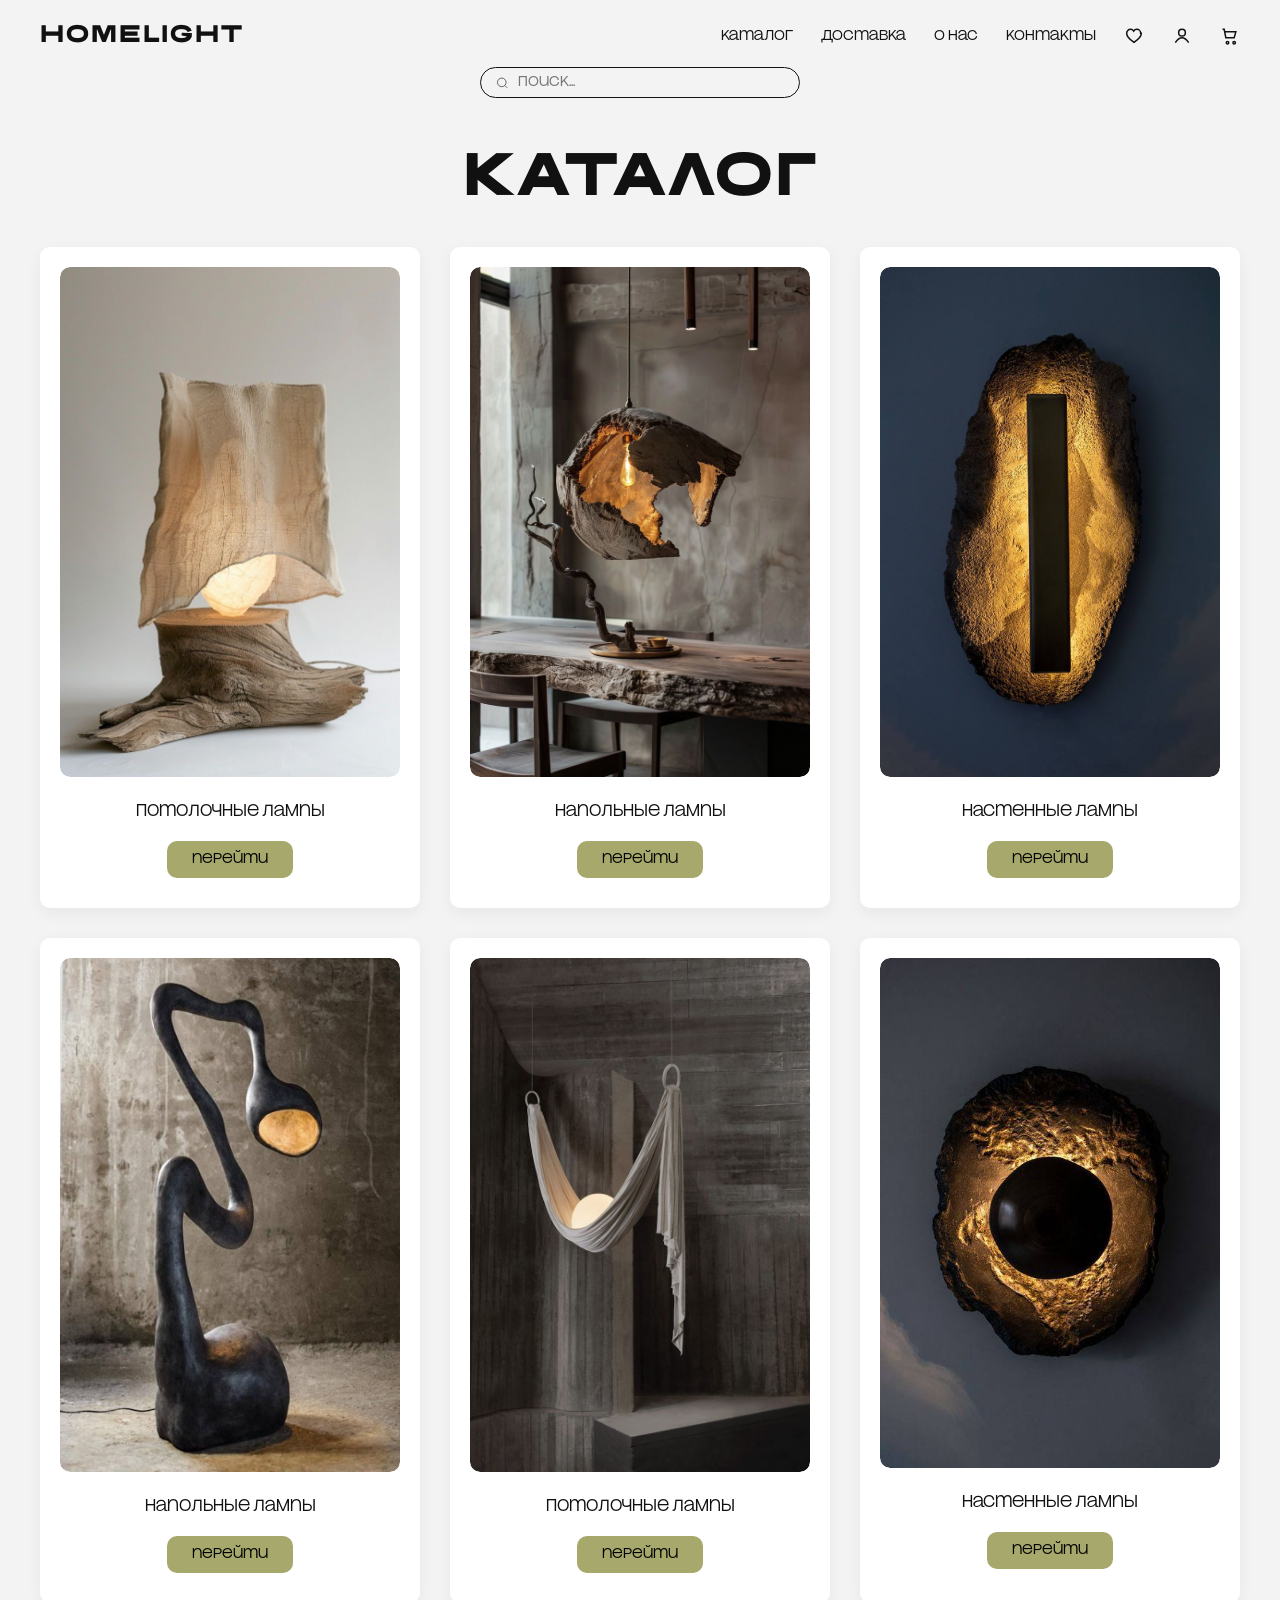
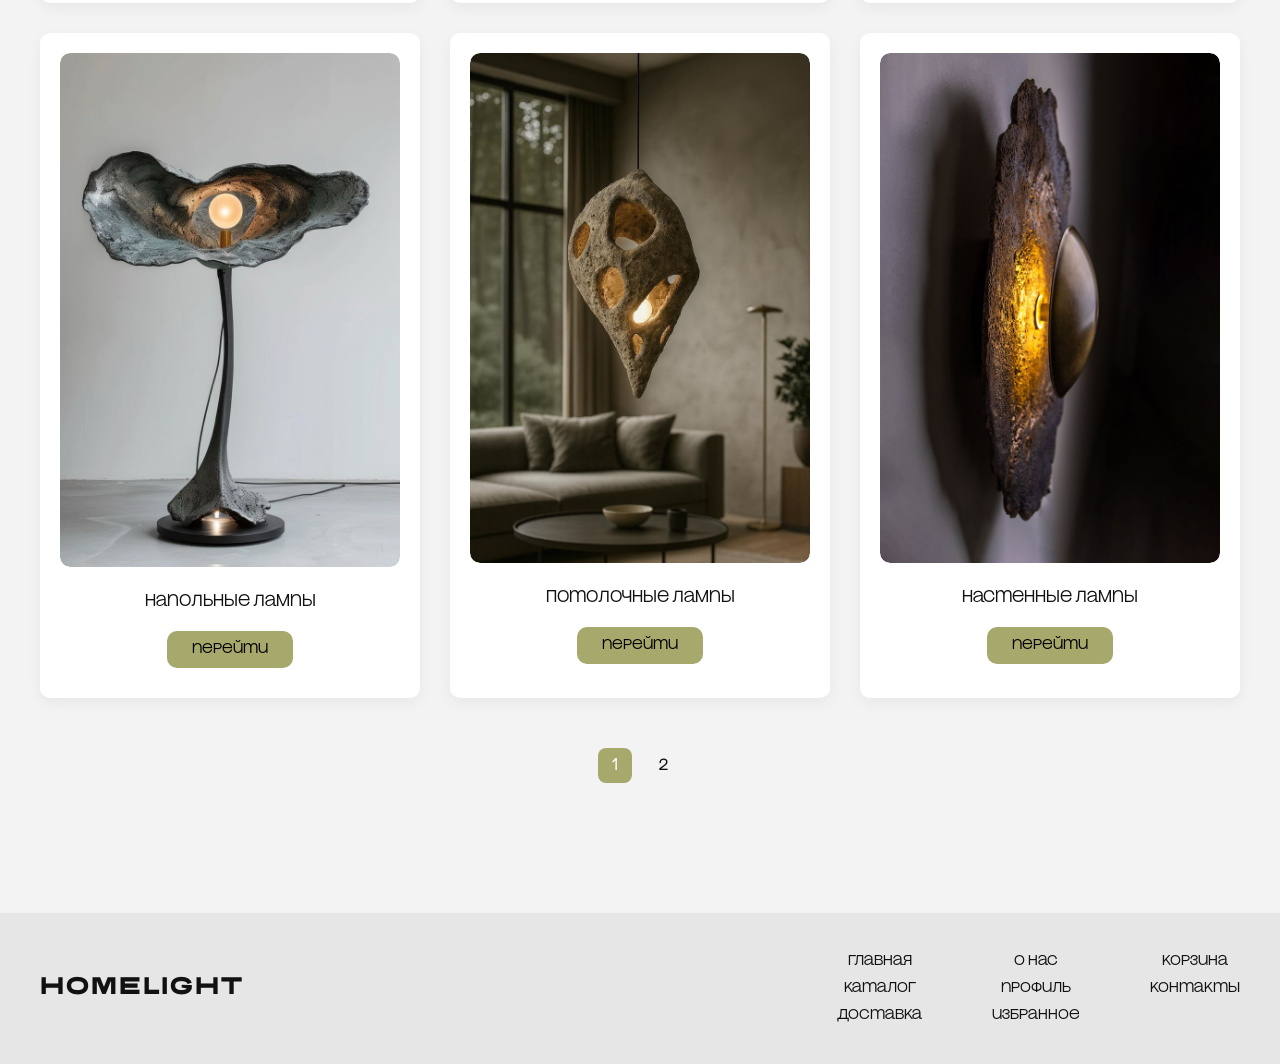
==== catalog.html @ 156751ac "Add files via upload" ====
<!DOCTYPE html>
<html lang="ru">
<head>
    <meta name="viewport" content="width=device-width, initial-scale=1.0, maximum-scale=1.0, user-scalable=yes">
    <meta charset="UTF-8">
    <title>Каталог — HOMELIGHT</title>
    <link href="https://fonts.googleapis.com/css2?family=Manrope:wght@400;500;700;800&display=swap" rel="stylesheet">
    <link rel="stylesheet" href="catalog.css">
    <link rel="stylesheet" href="cart-notification.css">
</head>
<body>
<header class="header">
    <div class="container header-row">
        <a href="index.html" class="logo">HOMELIGHT</a>

        <nav class="nav">
            <a href="catalog.html">каталог</a>
            <a href="delivery.html">доставка</a>
            <a href="about.html">о нас</a>
             <a href="contact.html">контакты</a>

            <a href="favorites.html" class="icon icon-favorite">
                <svg class="heart-icon" viewBox="0 0 24 24" fill="none" stroke="currentColor">
                    <path d="M20.8 8.6c0 5-8.8 11-8.8 11S3.2 13.6 3.2 8.6c0-2.6 2-4.6 4.6-4.6 1.6 0 3 .8 3.8 2.1C12.4 4.8 13.8 4 15.4 4c2.6 0 4.6 2 4.6 4.6z"/>
                </svg>
            </a>

            <a href="profile.html" class="icon">
                <svg viewBox="0 0 24 24" fill="none" stroke="currentColor">
                    <circle cx="12" cy="8" r="4"/>
                    <path d="M4 20c2.5-4 5.5-6 8-6s5.5 2 8 6"/>
                </svg>
            </a>

            <a href="trashbin.html" class="icon cart-icon">
                <svg viewBox="0 0 24 24" fill="none" stroke="currentColor">
                    <path d="M3 4h2l2 10h10l2-7H6"/>
                    <circle cx="9" cy="20" r="1.5"/>
                    <circle cx="17" cy="20" r="1.5"/>
                </svg>
            </a>
        </nav>
    </div>

    <div class="search-wrapper">
        <div class="search-box">
            <svg viewBox="0 0 24 24" fill="none" stroke="currentColor">
                <circle cx="11" cy="11" r="7"/>
                <line x1="20" y1="20" x2="16.5" y2="16.5"/>
            </svg>
            <input type="text" id="searchInput" placeholder="Поиск...">
        </div>
    </div>
</header>

   

   

<section class="catalog container">
    <h1>КАТАЛОГ</h1>

    <div id="catalogGrid" class="catalog-grid">
        <!-- товары будут загружены через JS -->
    </div>

    <div class="pagination">
        <span data-page="1" class="active">1</span>
        <span data-page="2">2</span>
    </div>
</section>

<footer class="footer">
    <div class="container footer-content">
        <a href="index.html" class="logo" style="text-decoration: none; color: inherit;">HOMELIGHT</a>

        <div class="footer-links">
            <div class="col">
                <a href="index.html">главная</a>
                <a href="catalog.html" >каталог</a>
                <a href="delivery.html">доставка</a>
            </div>
            <div class="col">
                <a href="about.html">о нас</a>
                <a href="profile.html">профиль</a>
                <a href="#">избранное</a>
            </div>
            <div class="col">
                <a href="trashbin.html">корзина</a>
                <a href="#">контакты</a>
            </div>
        </div>
    </div>
</footer>

<script src="product-data.js"></script>
<script src="cart.js"></script>
<script>
    const allProducts = {
        1: products,
        2: productsPage2
    };

    let currentPage = 1;
    let currentSearchTerm = "";

    function renderCatalog() {
        let productsList = [...allProducts[currentPage]];
        
        if (currentSearchTerm.trim() !== "") {
            const searchLower = currentSearchTerm.trim().toLowerCase();
            productsList = productsList.filter(product => 
                product.name.toLowerCase().includes(searchLower) || 
                product.category.toLowerCase().includes(searchLower)
            );
        }

        const grid = document.getElementById("catalogGrid");
        
        if (productsList.length === 0) {
            grid.innerHTML = `<div class="no-results">😕 Ничего не найдено. Попробуйте другой запрос.</div>`;
            return;
        }

        grid.innerHTML = productsList.map(product => `
            <div class="card" onclick="window.location.href='card.html?id=${product.id}'">
                <div class="card-img">
                    <img src="${product.img}" alt="${product.name}">
                </div>
                <p>${product.name}</p>
                <button onclick="event.stopPropagation(); window.location.href='card.html?id=${product.id}'">перейти</button>
            </div>
        `).join("");
    }

    function updateActivePage(page) {
        const paginationSpans = document.querySelectorAll(".pagination span");
        paginationSpans.forEach(span => {
            const spanPage = parseInt(span.getAttribute("data-page"));
            if (spanPage === page) {
                span.classList.add("active");
            } else {
                span.classList.remove("active");
            }
        });
        
        const url = new URL(window.location.href);
        url.searchParams.set("page", page);
        window.history.pushState({}, "", url);
    }

    function changePage(page) {
        if (page === currentPage) return;
        currentPage = page;
        updateActivePage(currentPage);
        renderCatalog();
    }

    document.querySelectorAll(".pagination span").forEach(span => {
        span.addEventListener("click", (e) => {
            const page = parseInt(span.getAttribute("data-page"));
            changePage(page);
        });
    });

    const searchInput = document.getElementById("searchInput");
    let searchTimeout;
    
    searchInput.addEventListener("input", (e) => {
        clearTimeout(searchTimeout);
        searchTimeout = setTimeout(() => {
            currentSearchTerm = e.target.value;
            renderCatalog();
        }, 300);
    });
    
    searchInput.addEventListener("keypress", function(e) {
        if (e.key === 'Enter') {
            const query = this.value.trim().toLowerCase();
            if (query === 'доставка') window.location.href = 'delivery.html';
            else if (query === 'о нас') window.location.href = 'about.html';
            else if (query === 'главная') window.location.href = 'index.html';
            else if (query === 'корзина') window.location.href = 'trashbin.html';
            else if (query === 'профиль') window.location.href = 'profile.html';
        }
    });

    const urlParams = new URLSearchParams(window.location.search);
    const pageParam = parseInt(urlParams.get("page"));
    if (pageParam === 2) {
        currentPage = 2;
        updateActivePage(2);
    }
    
    renderCatalog();
</script>
<script src="favorites.js"></script>
</body>
</html>
---- catalog.css ----
* {
    margin: 0;
    padding: 0;
    box-sizing: border-box;
}

@font-face {
    font-family: 'Widock Trial';
    src: url('Widock TRIAL Bold.otf') format('opentype');
    font-weight: 800;
    font-display: swap;
}

@font-face {
    font-family: 'Gothic60';
    src: url('Gothic60-Regular.otf') format('opentype');
    font-weight: 400;
    font-display: swap;
}

html {
    overflow-x: hidden;
}

body {
    overflow-x: hidden;
    width: 100%;
    background: #f3f3f3;
    font-family: 'Gothic60', 'Manrope', sans-serif;
    color: #111;
}

img, video, iframe {
    max-width: 100%;
    height: auto;
}

button, input, select, textarea {
    font-size: 16px;
}

.container {
    width: 1200px;
    margin: 0 auto;
    text-align: center;
}

.header {
    padding: 25px 0 35px;
}

.header-row {
    display: flex;
    justify-content: space-between;
    align-items: center;
}

.logo {
    font-family: 'Widock Trial', 'Manrope', sans-serif;
    font-weight: 800;
    letter-spacing: 2px;
    font-size: 24px;
    text-decoration: none;
    color: inherit;
    transition: opacity 0.3s;
}

.logo:hover {
    opacity: 0.8;
}

.nav {
    display: flex;
    align-items: center;
    gap: 28px;
}

.nav a {
    font-family: 'Gothic60', 'Manrope', sans-serif;
    font-weight: 400;
    text-decoration: none;
    font-size: 14px;
    color: #111;
    transition: color 0.3s;
}

.nav a:hover {
    color: #a6a86c;
}

.nav a.active {
    color: #a6a86c;
}

.icon {
    display: inline-flex;
    align-items: center;
    transition: all 0.3s ease;
}

.icon svg {
    width: 20px;
    height: 20px;
    stroke-width: 1.8;
    transition: all 0.3s ease;
}

.icon-favorite:hover svg {
    stroke: #FF6161 !important;
    fill: #FF6161 !important;
}

.icon:not(.icon-favorite):hover svg {
    stroke: #a6a86c;
}

.search-wrapper {
    display: flex;
    justify-content: center;
    margin-top: 20px;
}

.search-box {
    display: flex;
    align-items: center;
    border: 1.5px solid #111;
    border-radius: 20px;
    padding: 6px 14px;
    width: 320px;
    transition: border-color 0.3s;
}

.search-box:focus-within {
    border-color: #a6a86c;
}

.search-box svg {
    width: 16px;
    height: 16px;
    margin-right: 8px;
}

.search-box input {
    border: none;
    outline: none;
    background: transparent;
    width: 100%;
    font-size: 14px;
    font-family: 'Gothic60', 'Manrope', sans-serif;
}

.catalog {
    padding: 0 0 60px 0;
}

.catalog h1 {
    font-family: 'Widock Trial', 'Manrope', sans-serif;
    font-weight: 800;
    font-size: 60px;
    margin: 20px 0 40px;
    letter-spacing: 2px;
}

.catalog-grid {
    display: grid;
    grid-template-columns: repeat(3, 1fr);
    gap: 30px;
}

.card {
    background: #fff;
    padding: 20px 20px 30px;
    border-radius: 10px;
    text-align: center;
    box-shadow: 0 5px 15px rgba(0,0,0,0.05);
    display: flex;
    flex-direction: column;
    align-items: center;
    transition: transform 0.3s ease, box-shadow 0.3s ease;
    cursor: pointer;
}

.card:hover {
    transform: scale(1.05);
    box-shadow: 0 10px 25px rgba(0,0,0,0.15);
}

.card-img {
    width: 100%;
    overflow: hidden;
    border-radius: 10px;
    margin-bottom: 15px;
}

.card-img img {
    width: 100%;
    display: block;
    border-radius: 10px;
    transition: transform 0.3s ease;
}

.card:hover .card-img img {
    transform: scale(1.02);
}

.card p {
    font-family: 'Gothic60', 'Manrope', sans-serif;
    font-weight: 400;
    font-size: 16px;
    margin: 10px 0 20px;
    text-transform: lowercase;
    color: #111;
}

.card p::first-letter {
    text-transform: uppercase;
}

.card button {
    background: #a6a86c;
    border: none;
    padding: 10px 25px;
    border-radius: 10px;
    cursor: pointer;
    font-size: 14px;
    transition: background 0.3s;
    font-family: 'Gothic60', sans-serif;
}

.card button:hover {
    background: #8b8d5a;
}

.no-results {
    text-align: center;
    font-size: 18px;
    padding: 40px;
    color: #666;
    grid-column: 1 / -1;
}

.pagination {
    text-align: center;
    margin: 50px 0 30px;
}

.pagination span {
    font-family: 'Gothic60', 'Manrope', sans-serif;
    font-weight: 400;
    display: inline-block;
    margin: 0 5px;
    padding: 8px 14px;
    border-radius: 8px;
    cursor: pointer;
    font-size: 16px;
    transition: all 0.3s;
}

.pagination span:hover {
    background-color: #e0e0e0;
    transform: scale(1.05);
}

.pagination span.active {
    background-color: #a6a86c;
    color: white;
}

.footer {
    background: #e6e6e6;
    padding: 40px 0;
    width: 100%;
    margin-top: 40px;
}

.footer-content {
    display: flex;
    justify-content: space-between;
    align-items: center;
}

.footer-links {
    display: flex;
    gap: 70px;
}

.footer-links .col {
    display: flex;
    flex-direction: column;
    gap: 10px;
}

.footer-links a {
    font-family: 'Gothic60', 'Manrope', sans-serif;
    font-weight: 400;
    text-decoration: none;
    font-size: 14px;
    color: #111;
    transition: color 0.3s;
}

.footer-links a:hover {
    color: #a6a86c;
}

/* ===== МОБИЛЬНАЯ АДАПТАЦИЯ ===== */
@media (max-width: 768px) {
    .container {
        width: 100%;
        padding: 0 20px;
    }

    .header-row {
        flex-wrap: wrap;
        justify-content: center;
        gap: 20px;
    }

    .nav {
        flex-wrap: wrap;
        justify-content: center;
        gap: 20px;
    }

    .catalog h1 {
        font-size: 48px;
        margin: 20px 0 30px;
    }

    .catalog-grid {
        grid-template-columns: 1fr;
        gap: 25px;
    }

    .card {
        max-width: 350px;
        margin: 0 auto;
        width: 100%;
    }

    .pagination span {
        padding: 6px 12px;
        font-size: 14px;
    }

    .footer-content {
        flex-direction: column;
        gap: 30px;
        text-align: center;
    }

    .footer-links {
        flex-direction: column;
        gap: 25px;
        align-items: center;
    }

    .footer-links .col {
        align-items: center;
    }
}

@media (max-width: 480px) {
    .catalog h1 {
        font-size: 36px;
    }

    .search-box {
        width: 90%;
        max-width: 280px;
    }

    .nav {
        gap: 15px;
    }

    .nav a {
        font-size: 12px;
    }

    .card p {
        font-size: 14px;
    }

    .card button {
        padding: 10px 25px;
        font-size: 13px;
    }

    .pagination span {
        padding: 5px 10px;
        font-size: 12px;
        margin: 0 3px;
    }
   /* ===== МОБИЛЬНАЯ ВЕРСИЯ: НОВЫЙ ПОРЯДОК ЭЛЕМЕНТОВ ШАПКИ ===== */
@media (max-width: 768px) {
    .header-row {
        display: flex;
        flex-direction: column;
        align-items: center;
        gap: 20px;
    }
    
    /* Логотип - первый */
    .logo {
        order: 1;
    }
    
    /* Контейнер для иконок - второй, поверх навигации */
    .header-icons,
    .nav .icon-favorite,
    .nav .icon,
    .nav a[href*="favorites"],
    .nav a[href*="profile"],
    .nav a[href*="trashbin"] {
        order: 2;
        display: inline-flex;
    }
    
    /* Отдельный блок для иконок, если их нет в отдельном контейнере */
    .header-row > .icon,
    .header-row > a.icon,
    .header-row > .cart-icon {
        order: 2;
        display: inline-flex;
    }
    
    /* Навигационные ссылки - третий блок */
    .nav {
        order: 3;
        display: flex;
        flex-wrap: wrap;
        justify-content: center;
        gap: 20px;
        width: 100%;
    }
    
    /* Поиск - четвертый */
    .search-wrapper {
        order: 4;
        width: 100%;
        display: flex;
        justify-content: center;
        margin-top: 5px;
    }
    
    /* Иконки - черный цвет */
    .icon svg,
    .icon-favorite svg,
    .cart-icon svg {
        stroke: #111 !important;
        fill: none !important;
    }
    
    /* Убираем эффект покраснения при наведении на мобилке (опционально) */
    .icon-favorite:active svg {
        stroke: #FF6161 !important;
        fill: #FF6161 !important;
    }
    
    /* Для всех иконок в шапке */
    .header .icon svg,
    .header .icon-favorite svg,
    .header .cart-icon svg {
        stroke: #111 !important;
        fill: none !important;
    }
}
}
---- cart-notification.css ----
/* cart-notification.css - Стили для уведомлений корзины и избранного */

.cart-icon, .icon-favorite {
    position: relative;
}

.cart-badge, .favorites-badge {
    position: absolute;
    top: -8px;
    right: -12px;
    background: #FF6161;
    color: white;
    font-size: 10px;
    font-weight: bold;
    min-width: 18px;
    height: 18px;
    border-radius: 50%;
    display: flex;
    align-items: center;
    justify-content: center;
    padding: 0 4px;
    font-family: 'Gothic60', sans-serif;
    animation: badgePop 0.3s ease;
}

@keyframes badgePop {
    0% {
        transform: scale(0);
    }
    70% {
        transform: scale(1.2);
    }
    100% {
        transform: scale(1);
    }
}

.cart-notification {
    position: fixed;
    bottom: 30px;
    right: 30px;
    background: #a6a86c;
    color: white;
    padding: 12px 24px;
    border-radius: 30px;
    font-size: 14px;
    font-family: 'Gothic60', sans-serif;
    z-index: 1000;
    opacity: 0;
    transform: translateX(100px);
    transition: all 0.3s ease;
    box-shadow: 0 4px 15px rgba(0,0,0,0.2);
}

.cart-notification.show {
    opacity: 1;
    transform: translateX(0);
}

/* Стиль для кнопки избранного на карточке товара */
.favorite-btn {
    background: #e9e9e9;
    padding: 18px 20px;
    border-radius: 14px;
    font-size: 18px;
    cursor: pointer;
    transition: all 0.3s ease;
    display: flex;
    align-items: center;
    justify-content: center;
}

.favorite-btn:hover {
    background: #FF6161;
    transform: scale(1.02);
}

.favorite-btn:hover svg {
    stroke: white !important;
    fill: white !important;
}

.favorite-btn.active {
    background: #FF6161;
}

.favorite-btn.active svg {
    fill: white;
    stroke: white;
}

@keyframes fadeInUp {
    from {
        opacity: 0;
        transform: translateY(20px);
    }
    to {
        opacity: 1;
        transform: translateY(0);
    }
    /* Мобильная навигация - иконки в строку, ссылки под ними */
@media (max-width: 768px) {
    .header-row {
        flex-direction: column;
        gap: 20px;
    }
    
    /* Контейнер для иконок (корзина, избранное, профиль) */
    .header-icons {
        order: 1;
        display: flex;
        justify-content: center;
        gap: 20px;
        width: 100%;
    }
    
    /* Навигационные ссылки (каталог, доставка, о нас) */
    .nav {
        order: 2;
        display: flex;
        flex-wrap: wrap;
        justify-content: center;
        gap: 20px;
        width: 100%;
    }
    
    /* Поиск */
    .search-wrapper {
        order: 3;
        width: 100%;
        display: flex;
        justify-content: center;
    }
}
}
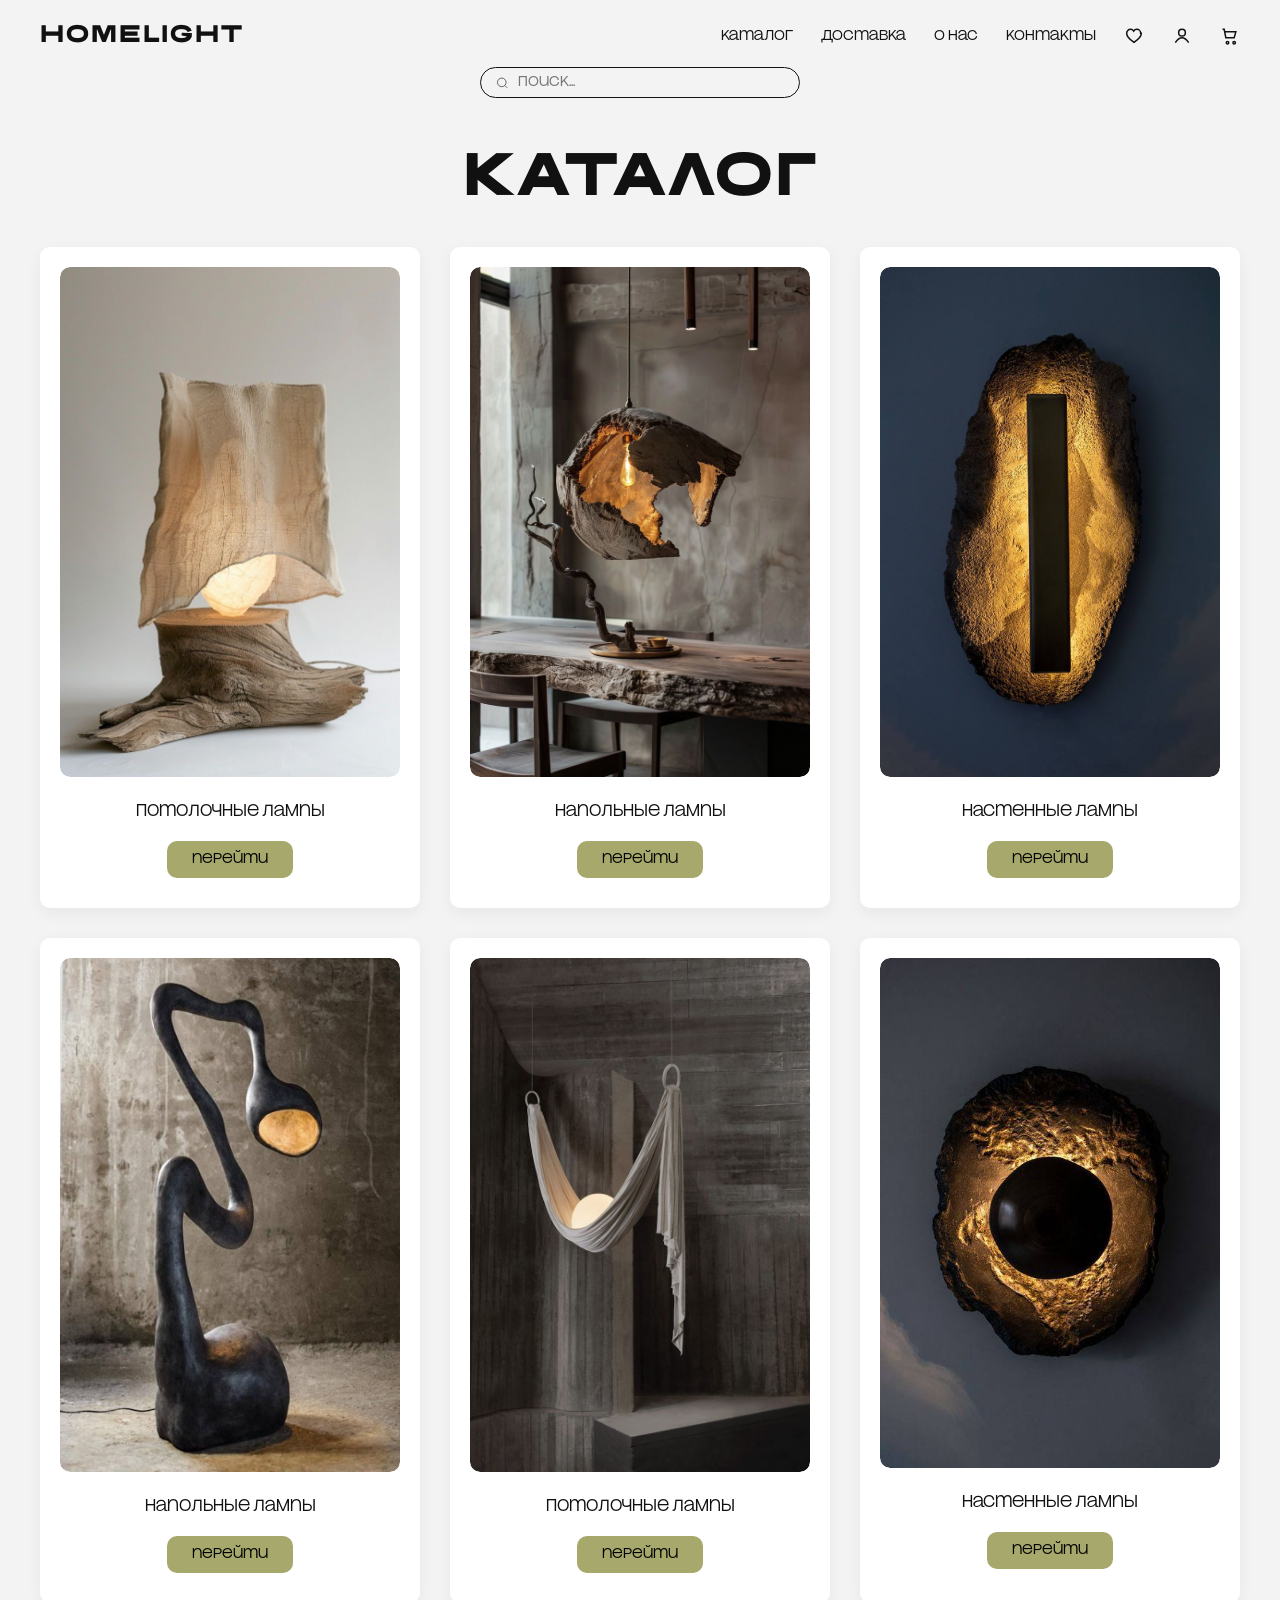
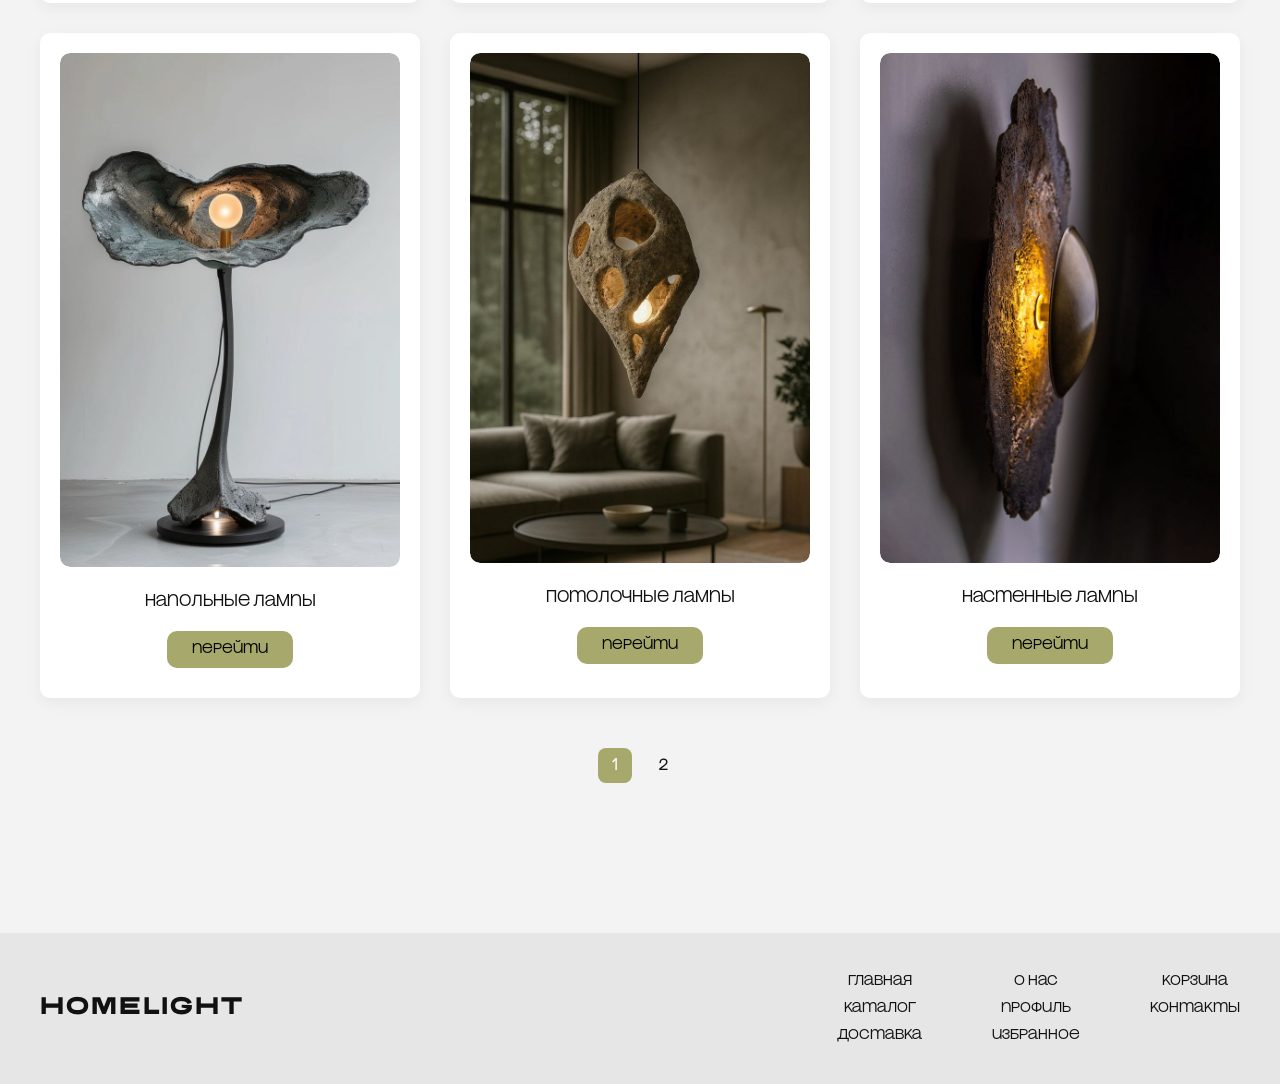
==== commit 5c3da7b6: "Add files via upload" ====
--- a/catalog.html
+++ b/catalog.html
@@ -9,6 +9,7 @@
     <link rel="stylesheet" href="cart-notification.css">
 </head>
 <body>
+    <link rel="stylesheet" href="common.css">
 <header class="header">
     <div class="container header-row">
         <a href="index.html" class="logo">HOMELIGHT</a>
--- a/common.css
+++ b/common.css
@@ -0,0 +1,212 @@
+/* common.css - единые стили для всех страниц */
+
+/* ===== БАЗОВЫЕ СТИЛИ ДЛЯ ШАПКИ ===== */
+.header {
+    padding: 25px 0 35px;
+}
+
+.header-row {
+    display: flex;
+    justify-content: space-between;
+    align-items: center;
+}
+
+.logo {
+    font-family: 'Widock Trial', 'Manrope', sans-serif;
+    font-weight: 800;
+    letter-spacing: 2px;
+    font-size: 24px;
+    text-decoration: none;
+    color: inherit;
+    transition: opacity 0.3s;
+}
+
+.logo:hover {
+    opacity: 0.8;
+}
+
+/* Иконки */
+.icon {
+    display: inline-flex;
+    align-items: center;
+    transition: all 0.3s ease;
+}
+
+.icon svg {
+    width: 20px;
+    height: 20px;
+    stroke-width: 1.8;
+    transition: all 0.3s ease;
+}
+
+/* Навигация */
+.nav {
+    display: flex;
+    align-items: center;
+    gap: 28px;
+}
+
+.nav a {
+    text-decoration: none;
+    font-size: 14px;
+    color: #111;
+    transition: color 0.3s;
+}
+
+.nav a:hover {
+    color: #a6a86c;
+}
+
+/* Поиск */
+.search-wrapper {
+    display: flex;
+    justify-content: center;
+    margin-top: 20px;
+}
+
+.search-box {
+    display: flex;
+    align-items: center;
+    border: 1.5px solid #111;
+    border-radius: 20px;
+    padding: 6px 14px;
+    width: 320px;
+    transition: border-color 0.3s;
+}
+
+.search-box:focus-within {
+    border-color: #a6a86c;
+}
+
+.search-box svg {
+    width: 16px;
+    height: 16px;
+    margin-right: 8px;
+}
+
+.search-box input {
+    border: none;
+    outline: none;
+    background: transparent;
+    width: 100%;
+    font-size: 14px;
+}
+
+/* ===== ЕДИНЫЙ ФУТЕР ===== */
+.footer {
+    background: #e6e6e6;
+    padding: 40px 0;
+    width: 100%;
+    margin-top: 60px;
+}
+
+.footer-content {
+    display: flex;
+    justify-content: space-between;
+    align-items: center;
+}
+
+.footer-links {
+    display: flex;
+    gap: 70px;
+}
+
+.footer-links .col {
+    display: flex;
+    flex-direction: column;
+    gap: 10px;
+}
+
+.footer-links a {
+    text-decoration: none;
+    font-size: 14px;
+    color: #111;
+    transition: color 0.3s;
+}
+
+.footer-links a:hover {
+    color: #a6a86c;
+}
+
+/* ===== МОБИЛЬНАЯ ВЕРСИЯ (только для экранов до 768px) ===== */
+@media (max-width: 768px) {
+    /* ШАПКА: логотип → иконки → навигация → поиск */
+    .header-row {
+        display: flex;
+        flex-direction: column;
+        align-items: center;
+        gap: 15px;
+    }
+    
+    .logo {
+        order: 1;
+    }
+    
+    .header-icons {
+        order: 2;
+        display: flex;
+        justify-content: center;
+        gap: 25px;
+        width: 100%;
+    }
+    
+    /* Иконки черного цвета */
+    .header-icons .icon svg {
+        stroke: #111 !important;
+        fill: none !important;
+    }
+    
+    .nav {
+        order: 3;
+        display: flex;
+        flex-wrap: wrap;
+        justify-content: center;
+        gap: 20px;
+        width: 100%;
+    }
+    
+    .search-wrapper {
+        order: 4;
+        width: 100%;
+        display: flex;
+        justify-content: center;
+        margin-top: 10px;
+    }
+    
+    /* ФУТЕР: как на странице "О нас" */
+    .footer-content {
+        flex-direction: column;
+        gap: 30px;
+        text-align: center;
+    }
+    
+    .footer-links {
+        flex-direction: row !important;
+        justify-content: center;
+        gap: 40px;
+        flex-wrap: wrap;
+    }
+    
+    .footer-links .col {
+        align-items: center;
+    }
+}
+
+@media (max-width: 480px) {
+    .search-box {
+        width: 90%;
+        max-width: 280px;
+    }
+    
+    .nav {
+        gap: 15px;
+    }
+    
+    .nav a {
+        font-size: 12px;
+    }
+    
+    .logo {
+        font-size: 24px;
+    }
+}
